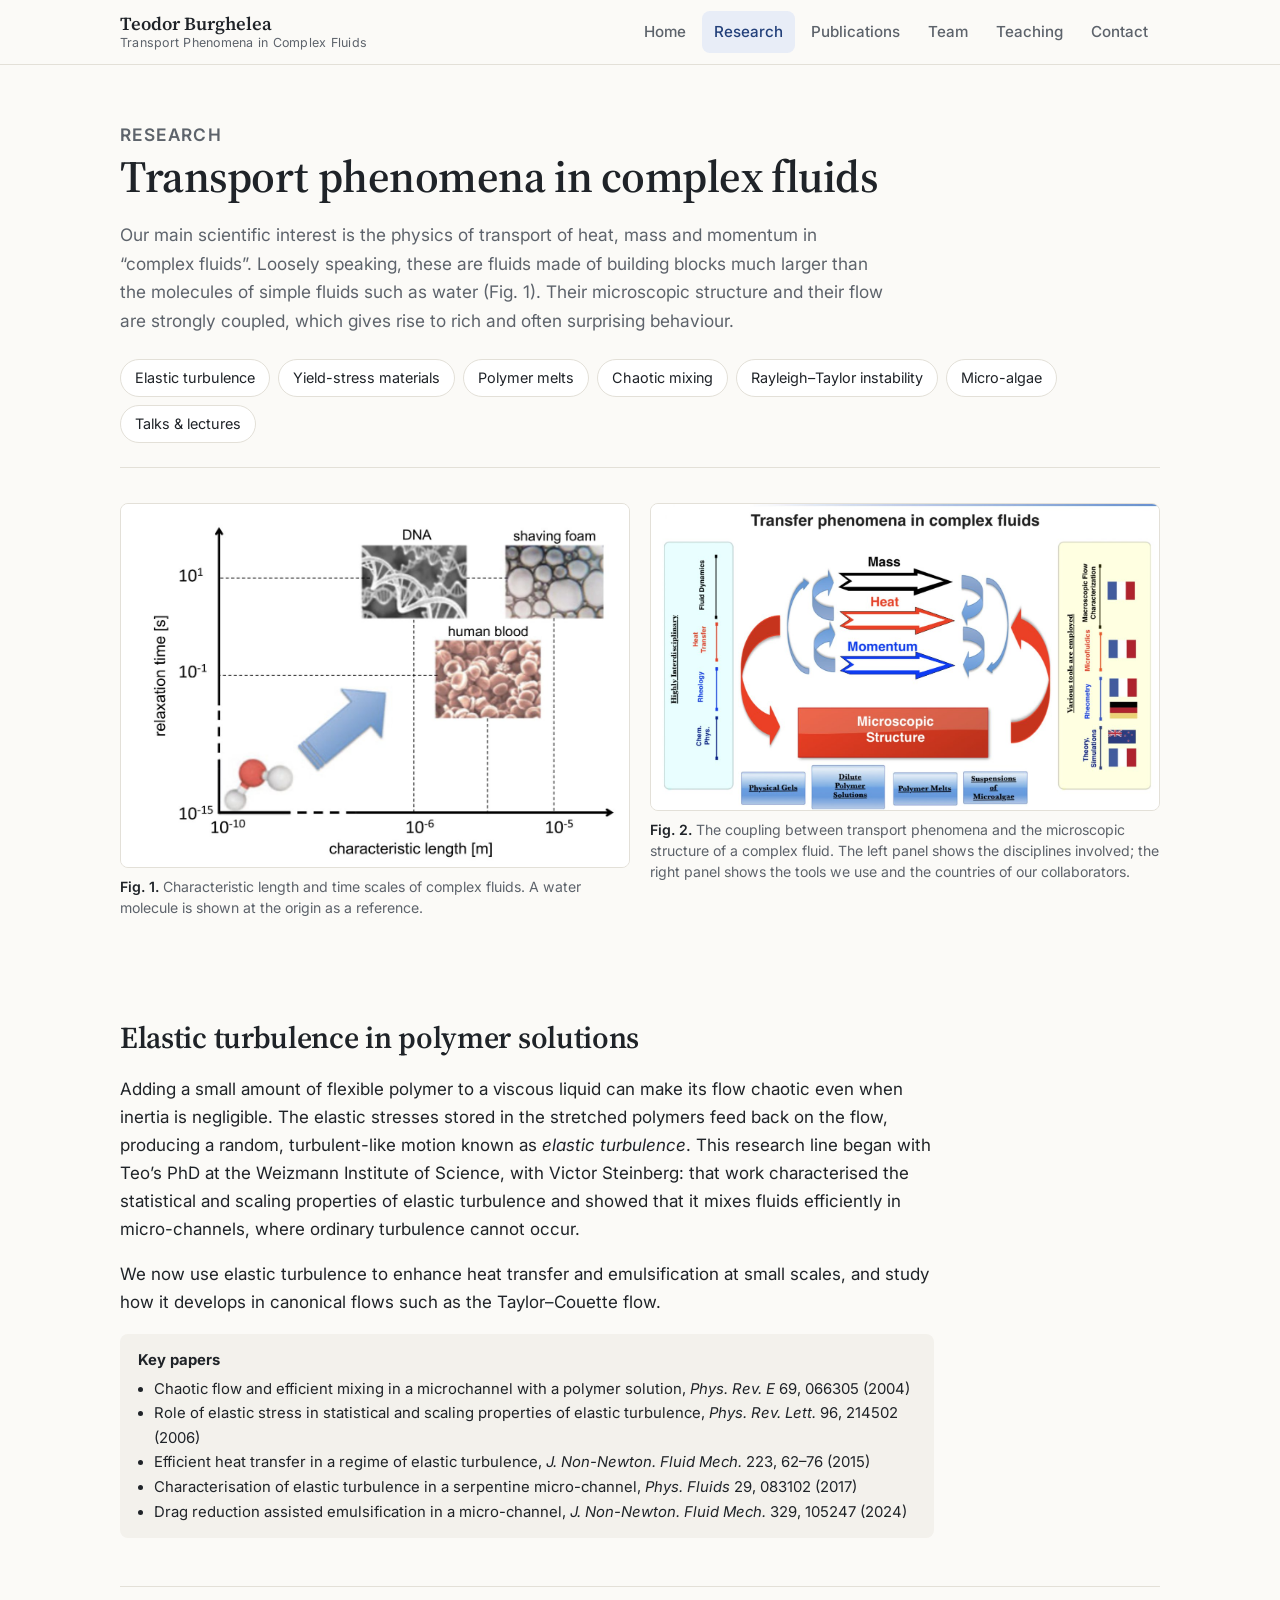
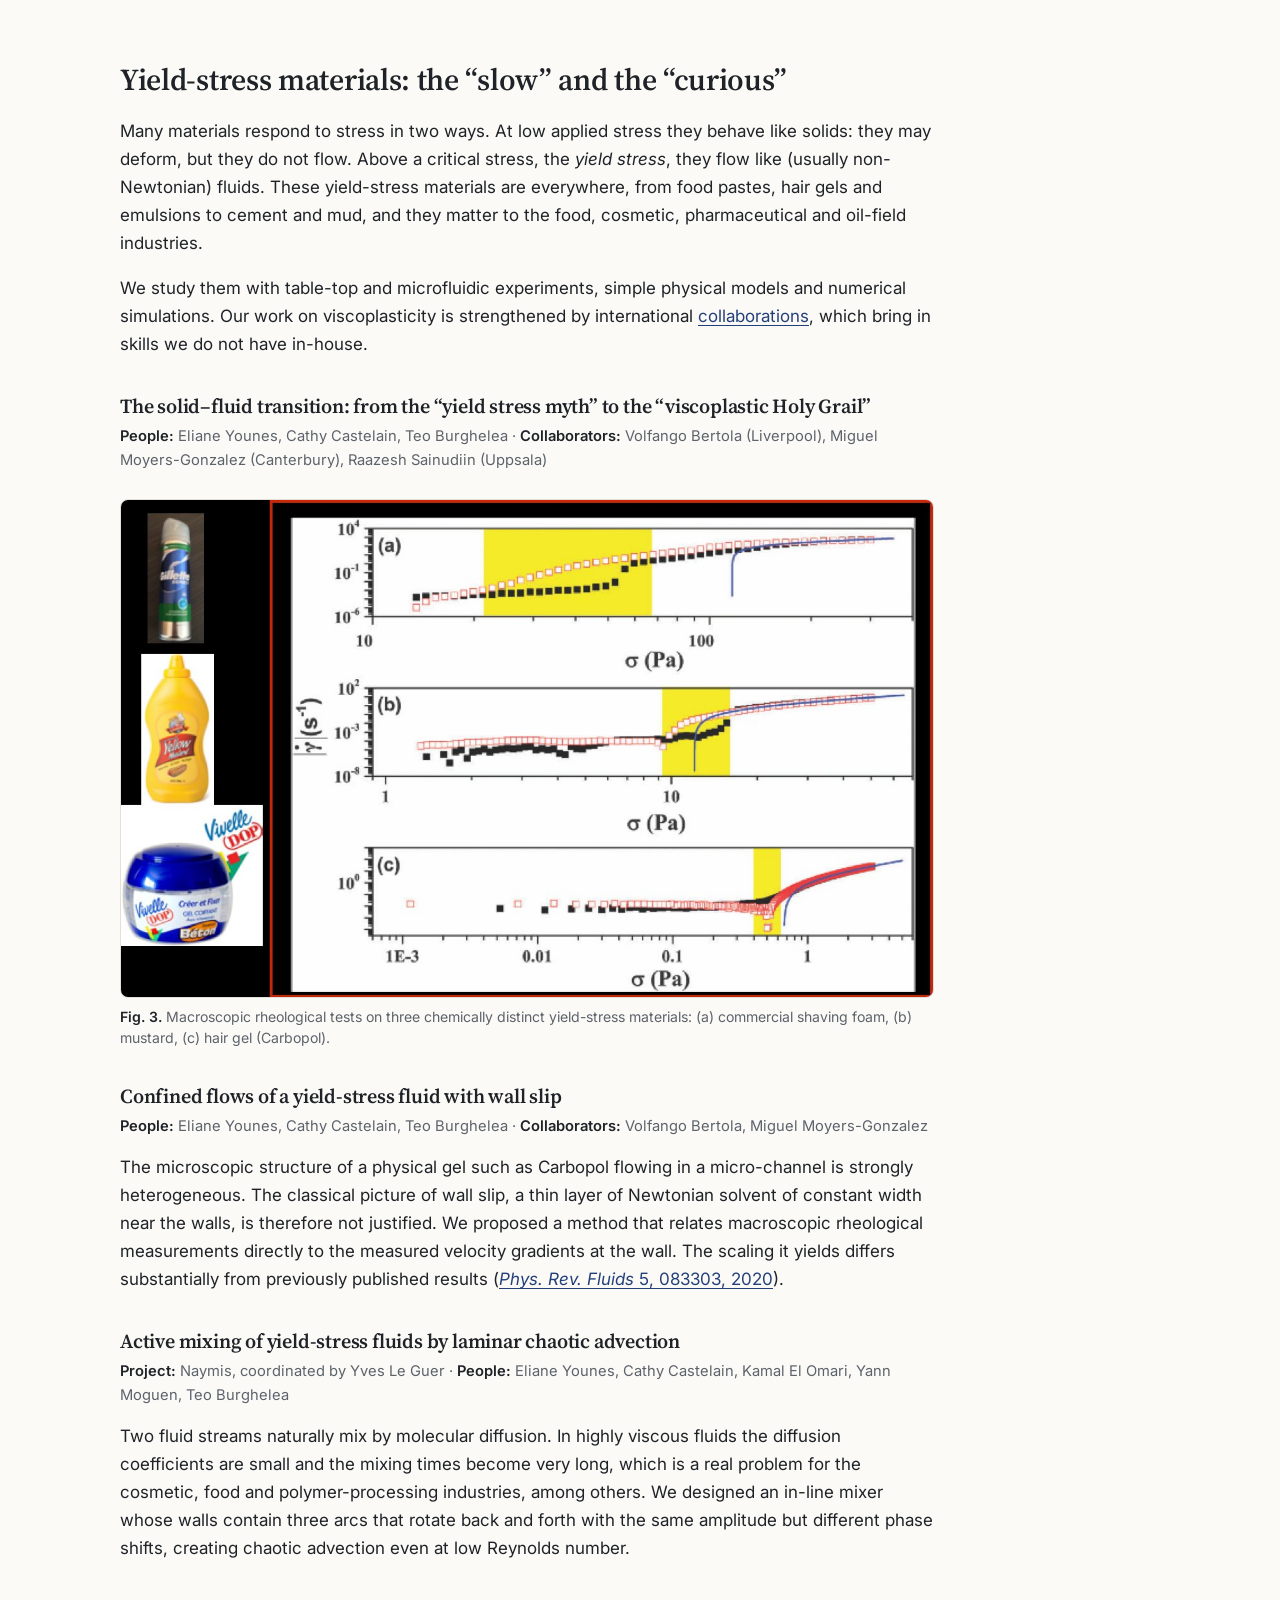
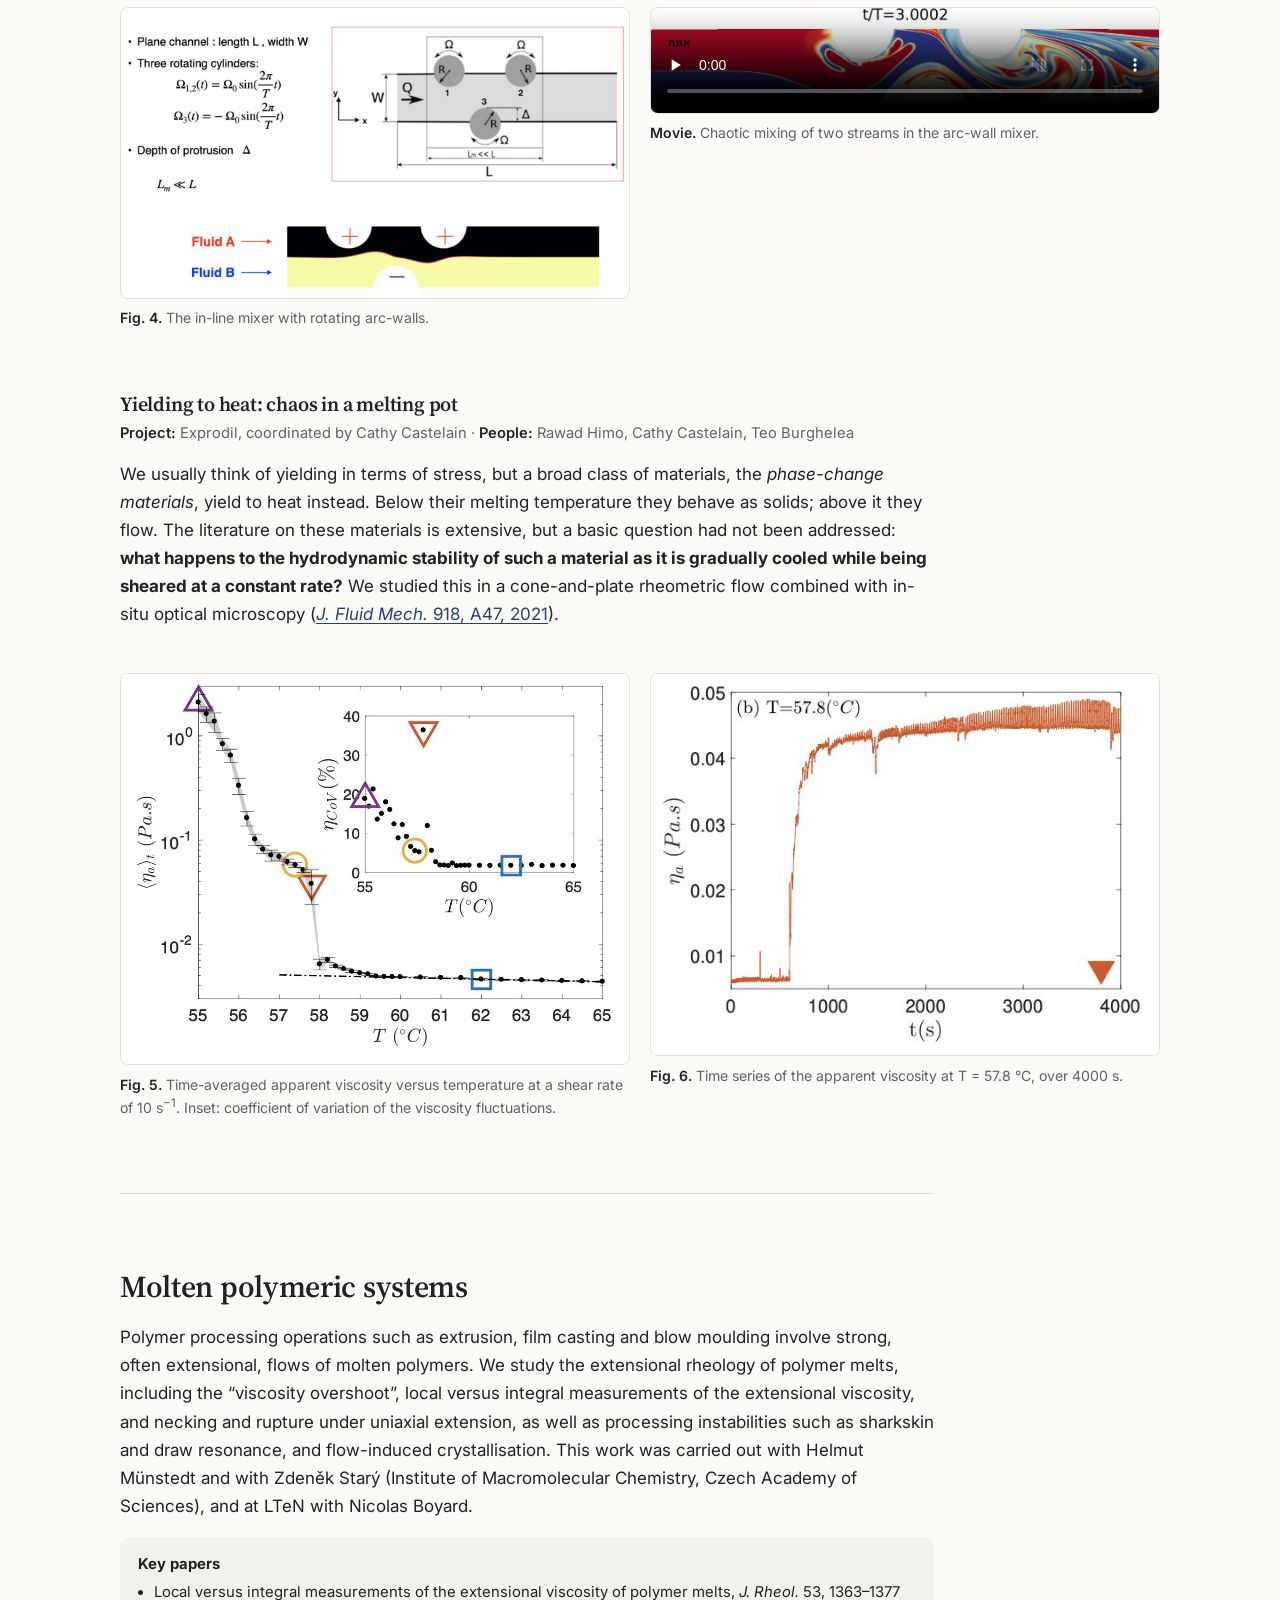
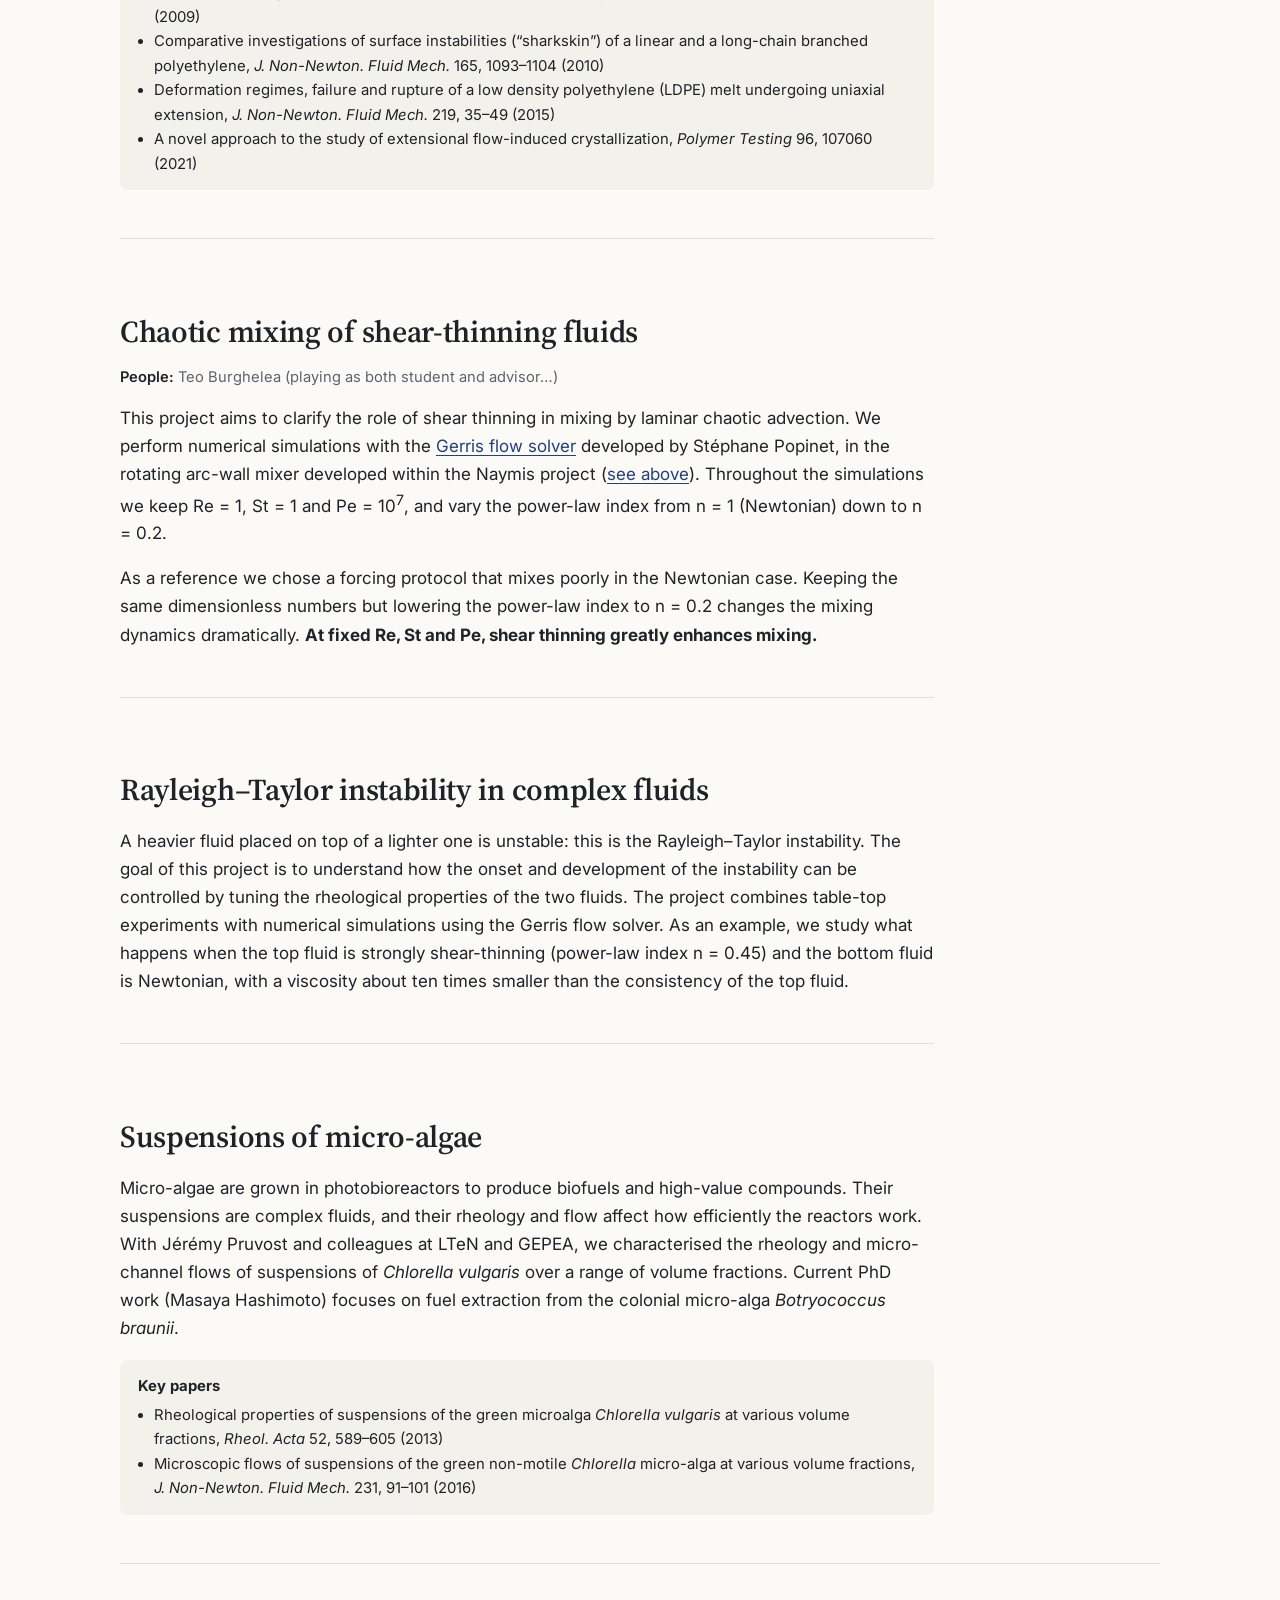
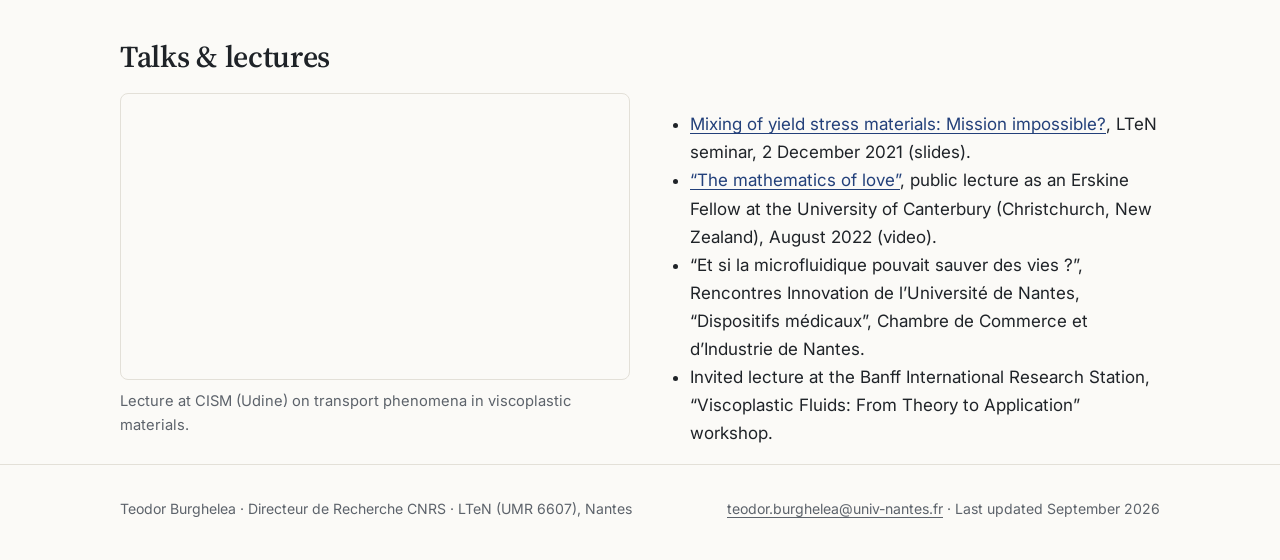
==== research.html @ 60badd46 "Build new professional website Six pages (home, research, publications, team, teaching, contact) mig" ====
<!doctype html>
<html lang="en">
<head>
  <meta charset="utf-8">
  <meta name="viewport" content="width=device-width, initial-scale=1">
  <title>Teodor Burghelea · Research</title>
  <meta name="description" content="Research on transport phenomena in complex fluids: elastic turbulence, yield-stress materials, polymer melts, chaotic mixing, micro-algae.">
  <meta name="author" content="Teodor Burghelea">
  <meta property="og:title" content="Teodor Burghelea · Research">
  <meta property="og:description" content="Research on transport phenomena in complex fluids: elastic turbulence, yield-stress materials, polymer melts, chaotic mixing, micro-algae.">
  <meta property="og:image" content="assets/img/teo-burghelea.jpg">
  <link rel="icon" href="data:image/svg+xml,<svg xmlns='http://www.w3.org/2000/svg' viewBox='0 0 64 64'><rect width='64' height='64' rx='14' fill='%2323407a'/><text x='32' y='43' font-family='Georgia,serif' font-size='30' font-weight='bold' fill='white' text-anchor='middle'>TB</text></svg>">
  <link rel="preconnect" href="https://fonts.googleapis.com">
  <link rel="preconnect" href="https://fonts.gstatic.com" crossorigin>
  <link href="https://fonts.googleapis.com/css2?family=Inter:wght@400;500;600&family=Source+Serif+4:opsz,wght@8..60,500;8..60,600&display=swap" rel="stylesheet">
  <link rel="stylesheet" href="assets/style.css">
</head>
<body>
  <header class="site-header">
    <div class="wrap">
      <a class="brand" href="index.html">Teodor Burghelea<small>Transport Phenomena in Complex Fluids</small></a>
      <button class="menu-btn" aria-controls="nav" aria-expanded="false">Menu</button>
      <ul class="nav" id="nav">
        <li><a href="index.html">Home</a></li>
        <li><a href="research.html" aria-current="page">Research</a></li>
        <li><a href="publications.html">Publications</a></li>
        <li><a href="team.html">Team</a></li>
        <li><a href="teaching.html">Teaching</a></li>
        <li><a href="contact.html">Contact</a></li>
      </ul>
    </div>
  </header>

  <main class="wrap">

    <section class="page-head">
      <p class="eyebrow">Research</p>
      <h1>Transport phenomena in complex fluids</h1>
      <p>Our main scientific interest is the physics of transport of heat, mass and momentum in “complex fluids”. Loosely speaking, these are fluids made of building blocks much larger than the molecules of simple fluids such as water (Fig. 1). Their microscopic structure and their flow are strongly coupled, which gives rise to rich and often surprising behaviour.</p>
      <ul class="toc">
        <li><a href="#elastic-turbulence">Elastic turbulence</a></li>
        <li><a href="#yield-stress">Yield-stress materials</a></li>
        <li><a href="#polymer-melts">Polymer melts</a></li>
        <li><a href="#chaotic-mixing">Chaotic mixing</a></li>
        <li><a href="#rayleigh-taylor">Rayleigh–Taylor instability</a></li>
        <li><a href="#micro-algae">Micro-algae</a></li>
        <li><a href="#talks">Talks &amp; lectures</a></li>
      </ul>
    </section>

    <div class="fig-row">
      <figure>
        <img src="assets/img/complex-fluid-scales.jpg" alt="Diagram of relaxation time versus characteristic length, from a water molecule to DNA, blood and shaving foam" loading="lazy">
        <figcaption><b>Fig. 1.</b> Characteristic length and time scales of complex fluids. A water molecule is shown at the origin as a reference.</figcaption>
      </figure>
      <figure>
        <img src="assets/img/transport-coupling.jpg" alt="Diagram of the coupling between mass, heat and momentum transport and microscopic structure" loading="lazy">
        <figcaption><b>Fig. 2.</b> The coupling between transport phenomena and the microscopic structure of a complex fluid. The left panel shows the disciplines involved; the right panel shows the tools we use and the countries of our collaborators.</figcaption>
      </figure>
    </div>

    <section class="topic prose" id="elastic-turbulence">
      <h2>Elastic turbulence in polymer solutions</h2>
      <p>Adding a small amount of flexible polymer to a viscous liquid can make its flow chaotic even when inertia is negligible. The elastic stresses stored in the stretched polymers feed back on the flow, producing a random, turbulent-like motion known as <em>elastic turbulence</em>. This research line began with Teo’s PhD at the Weizmann Institute of Science, with Victor Steinberg: that work characterised the statistical and scaling properties of elastic turbulence and showed that it mixes fluids efficiently in micro-channels, where ordinary turbulence cannot occur.</p>
      <p>We now use elastic turbulence to enhance heat transfer and emulsification at small scales, and study how it develops in canonical flows such as the Taylor–Couette flow.</p>
      <div class="key-papers"><b>Key papers</b>
        <ul>
          <li>Chaotic flow and efficient mixing in a microchannel with a polymer solution, <i>Phys. Rev. E</i> 69, 066305 (2004)</li>
          <li>Role of elastic stress in statistical and scaling properties of elastic turbulence, <i>Phys. Rev. Lett.</i> 96, 214502 (2006)</li>
          <li>Efficient heat transfer in a regime of elastic turbulence, <i>J. Non-Newton. Fluid Mech.</i> 223, 62–76 (2015)</li>
          <li>Characterisation of elastic turbulence in a serpentine micro-channel, <i>Phys. Fluids</i> 29, 083102 (2017)</li>
          <li>Drag reduction assisted emulsification in a micro-channel, <i>J. Non-Newton. Fluid Mech.</i> 329, 105247 (2024)</li>
        </ul>
      </div>
    </section>

    <section class="topic" id="yield-stress">
      <div class="prose">
        <h2>Yield-stress materials: the “slow” and the “curious”</h2>
        <p>Many materials respond to stress in two ways. At low applied stress they behave like solids: they may deform, but they do not flow. Above a critical stress, the <em>yield stress</em>, they flow like (usually non-Newtonian) fluids. These yield-stress materials are everywhere, from food pastes, hair gels and emulsions to cement and mud, and they matter to the food, cosmetic, pharmaceutical and oil-field industries.</p>
        <p>We study them with table-top and microfluidic experiments, simple physical models and numerical simulations. Our work on viscoplasticity is strengthened by international <a href="team.html#collaborators">collaborations</a>, which bring in skills we do not have in-house.</p>

        <h3>The solid–fluid transition: from the “yield stress myth” to the “viscoplastic Holy Grail”</h3>
        <p class="meta"><b>People:</b> Eliane Younes, Cathy Castelain, Teo Burghelea · <b>Collaborators:</b> Volfango Bertola (Liverpool), Miguel Moyers-Gonzalez (Canterbury), Raazesh Sainudiin (Uppsala)</p>
      </div>
      <figure class="prose">
        <img src="assets/img/yield-stress-rheology.jpg" alt="Rheological measurements for shaving foam, mustard and hair gel" loading="lazy">
        <figcaption><b>Fig. 3.</b> Macroscopic rheological tests on three chemically distinct yield-stress materials: (a) commercial shaving foam, (b) mustard, (c) hair gel (Carbopol).</figcaption>
      </figure>

      <div class="prose">
        <h3>Confined flows of a yield-stress fluid with wall slip</h3>
        <p class="meta"><b>People:</b> Eliane Younes, Cathy Castelain, Teo Burghelea · <b>Collaborators:</b> Volfango Bertola, Miguel Moyers-Gonzalez</p>
        <p>The microscopic structure of a physical gel such as Carbopol flowing in a micro-channel is strongly heterogeneous. The classical picture of wall slip, a thin layer of Newtonian solvent of constant width near the walls, is therefore not justified. We proposed a method that relates macroscopic rheological measurements directly to the measured velocity gradients at the wall. The scaling it yields differs substantially from previously published results (<a href="https://doi.org/10.1103/physrevfluids.5.083303"><i>Phys. Rev. Fluids</i> 5, 083303, 2020</a>).</p>

        <h3>Active mixing of yield-stress fluids by laminar chaotic advection</h3>
        <p class="meta"><b>Project:</b> Naymis, coordinated by Yves Le Guer · <b>People:</b> Eliane Younes, Cathy Castelain, Kamal El Omari, Yann Moguen, Teo Burghelea</p>
        <p>Two fluid streams naturally mix by molecular diffusion. In highly viscous fluids the diffusion coefficients are small and the mixing times become very long, which is a real problem for the cosmetic, food and polymer-processing industries, among others. We designed an in-line mixer whose walls contain three arcs that rotate back and forth with the same amplitude but different phase shifts, creating chaotic advection even at low Reynolds number.</p>
      </div>
      <div class="fig-row">
        <figure>
          <img src="assets/img/arc-wall-mixer.jpg" alt="Schematic of a channel with three rotating cylinders forming arc-walls" loading="lazy">
          <figcaption><b>Fig. 4.</b> The in-line mixer with rotating arc-walls.</figcaption>
        </figure>
        <figure>
          <video src="assets/media/mixing.mp4" poster="assets/img/mixing-poster.jpg" controls muted loop playsinline preload="none"></video>
          <figcaption><b>Movie.</b> Chaotic mixing of two streams in the arc-wall mixer.</figcaption>
        </figure>
      </div>

      <div class="prose">
        <h3>Yielding to heat: chaos in a melting pot</h3>
        <p class="meta"><b>Project:</b> Exprodil, coordinated by Cathy Castelain · <b>People:</b> Rawad Himo, Cathy Castelain, Teo Burghelea</p>
        <p>We usually think of yielding in terms of stress, but a broad class of materials, the <em>phase-change materials</em>, yield to heat instead. Below their melting temperature they behave as solids; above it they flow. The literature on these materials is extensive, but a basic question had not been addressed: <strong>what happens to the hydrodynamic stability of such a material as it is gradually cooled while being sheared at a constant rate?</strong> We studied this in a cone-and-plate rheometric flow combined with in-situ optical microscopy (<a href="https://doi.org/10.1017/jfm.2021.367"><i>J. Fluid Mech.</i> 918, A47, 2021</a>).</p>
      </div>
      <div class="fig-row">
        <figure>
          <img src="assets/img/melting-pot-viscosity.jpg" alt="Apparent viscosity versus temperature with an inset showing the coefficient of variation" loading="lazy">
          <figcaption><b>Fig. 5.</b> Time-averaged apparent viscosity versus temperature at a shear rate of 10 s<sup>−1</sup>. Inset: coefficient of variation of the viscosity fluctuations.</figcaption>
        </figure>
        <figure>
          <img src="assets/img/melting-pot-timeseries.jpg" alt="Time series of apparent viscosity at 57.8 degrees Celsius" loading="lazy">
          <figcaption><b>Fig. 6.</b> Time series of the apparent viscosity at T = 57.8 °C, over 4000 s.</figcaption>
        </figure>
      </div>
    </section>

    <section class="topic prose" id="polymer-melts">
      <h2>Molten polymeric systems</h2>
      <p>Polymer processing operations such as extrusion, film casting and blow moulding involve strong, often extensional, flows of molten polymers. We study the extensional rheology of polymer melts, including the “viscosity overshoot”, local versus integral measurements of the extensional viscosity, and necking and rupture under uniaxial extension, as well as processing instabilities such as sharkskin and draw resonance, and flow-induced crystallisation. This work was carried out with Helmut Münstedt and with Zdeněk Starý (Institute of Macromolecular Chemistry, Czech Academy of Sciences), and at LTeN with Nicolas Boyard.</p>
      <div class="key-papers"><b>Key papers</b>
        <ul>
          <li>Local versus integral measurements of the extensional viscosity of polymer melts, <i>J. Rheol.</i> 53, 1363–1377 (2009)</li>
          <li>Comparative investigations of surface instabilities (“sharkskin”) of a linear and a long-chain branched polyethylene, <i>J. Non-Newton. Fluid Mech.</i> 165, 1093–1104 (2010)</li>
          <li>Deformation regimes, failure and rupture of a low density polyethylene (LDPE) melt undergoing uniaxial extension, <i>J. Non-Newton. Fluid Mech.</i> 219, 35–49 (2015)</li>
          <li>A novel approach to the study of extensional flow-induced crystallization, <i>Polymer Testing</i> 96, 107060 (2021)</li>
        </ul>
      </div>
    </section>

    <section class="topic prose" id="chaotic-mixing">
      <h2>Chaotic mixing of shear-thinning fluids</h2>
      <p class="meta"><b>People:</b> Teo Burghelea (playing as both student and advisor…)</p>
      <p>This project aims to clarify the role of shear thinning in mixing by laminar chaotic advection. We perform numerical simulations with the <a href="http://gfs.sourceforge.net/">Gerris flow solver</a> developed by Stéphane Popinet, in the rotating arc-wall mixer developed within the Naymis project (<a href="#yield-stress">see above</a>). Throughout the simulations we keep Re = 1, St = 1 and Pe = 10<sup>7</sup>, and vary the power-law index from n = 1 (Newtonian) down to n = 0.2.</p>
      <p>As a reference we chose a forcing protocol that mixes poorly in the Newtonian case. Keeping the same dimensionless numbers but lowering the power-law index to n = 0.2 changes the mixing dynamics dramatically. <strong>At fixed Re, St and Pe, shear thinning greatly enhances mixing.</strong></p>
    </section>

    <section class="topic prose" id="rayleigh-taylor">
      <h2>Rayleigh–Taylor instability in complex fluids</h2>
      <p>A heavier fluid placed on top of a lighter one is unstable: this is the Rayleigh–Taylor instability. The goal of this project is to understand how the onset and development of the instability can be controlled by tuning the rheological properties of the two fluids. The project combines table-top experiments with numerical simulations using the Gerris flow solver. As an example, we study what happens when the top fluid is strongly shear-thinning (power-law index n = 0.45) and the bottom fluid is Newtonian, with a viscosity about ten times smaller than the consistency of the top fluid.</p>
    </section>

    <section class="topic prose" id="micro-algae">
      <h2>Suspensions of micro-algae</h2>
      <p>Micro-algae are grown in photobioreactors to produce biofuels and high-value compounds. Their suspensions are complex fluids, and their rheology and flow affect how efficiently the reactors work. With Jérémy Pruvost and colleagues at LTeN and GEPEA, we characterised the rheology and micro-channel flows of suspensions of <i>Chlorella vulgaris</i> over a range of volume fractions. Current PhD work (Masaya Hashimoto) focuses on fuel extraction from the colonial micro-alga <i>Botryococcus braunii</i>.</p>
      <div class="key-papers"><b>Key papers</b>
        <ul>
          <li>Rheological properties of suspensions of the green microalga <i>Chlorella vulgaris</i> at various volume fractions, <i>Rheol. Acta</i> 52, 589–605 (2013)</li>
          <li>Microscopic flows of suspensions of the green non-motile <i>Chlorella</i> micro-alga at various volume fractions, <i>J. Non-Newton. Fluid Mech.</i> 231, 91–101 (2016)</li>
        </ul>
      </div>
    </section>

    <section class="topic" id="talks">
      <h2>Talks &amp; lectures</h2>
      <div class="grid cols-2">
        <div>
          <div class="video-embed">
            <iframe src="https://www.youtube-nocookie.com/embed/l58vzWYA2oM" title="Teo Burghelea lecturing at CISM on transport phenomena in viscoplastic materials" loading="lazy" allow="accelerometer; encrypted-media; gyroscope; picture-in-picture" allowfullscreen></iframe>
          </div>
          <p class="meta" style="margin-top:.6em">Lecture at CISM (Udine) on transport phenomena in viscoplastic materials.</p>
        </div>
        <div class="prose">
          <ul>
            <li><a href="https://drive.google.com/file/d/1GDKm8kS-DsvARx-CsGDW6rh-UabmxRwU/view?usp=sharing">Mixing of yield stress materials: Mission impossible?</a>, LTeN seminar, 2 December 2021 (slides).</li>
            <li><a href="https://drive.google.com/file/d/1lGgUhzeBVjhIccAuJ5UOTiFHrKA0DI6n/view">“The mathematics of love”</a>, public lecture as an Erskine Fellow at the University of Canterbury (Christchurch, New Zealand), August 2022 (video).</li>
            <li>“Et si la microfluidique pouvait sauver des vies ?”, Rencontres Innovation de l’Université de Nantes, “Dispositifs médicaux”, Chambre de Commerce et d’Industrie de Nantes.</li>
            <li>Invited lecture at the Banff International Research Station, “Viscoplastic Fluids: From Theory to Application” workshop.</li>
          </ul>
        </div>
      </div>
    </section>

  </main>

  <footer class="site-footer">
    <div class="wrap">
      <div>Teodor Burghelea · Directeur de Recherche CNRS · LTeN (UMR 6607), Nantes</div>
      <div><a class="email" data-u="teodor.burghelea" data-d="univ-nantes.fr">teodor.burghelea [at] univ-nantes.fr</a> · Last updated September 2026</div>
    </div>
  </footer>
  <script src="assets/site.js"></script>
</body>
</html>
---- assets/style.css ----
/* ==========================================================
   Teodor Burghelea — site styles
   Colours are defined once here; dark mode is automatic.
   ========================================================== */

:root {
  --bg: #fbfaf7;
  --surface: #ffffff;
  --surface-2: #f3f1ec;
  --text: #1f2328;
  --muted: #5d636b;
  --line: #e3e0d8;
  --accent: #23407a;        /* deep ink blue */
  --accent-2: #a3172e;      /* crimson, used sparingly */
  --accent-soft: #e8edf7;
  --shadow: 0 1px 2px rgba(0,0,0,.04), 0 4px 16px rgba(0,0,0,.05);
  --radius: 10px;
  --maxw: 1080px;
  --serif: "Source Serif 4", Georgia, "Times New Roman", serif;
  --sans: "Inter", system-ui, -apple-system, "Segoe UI", Roboto, sans-serif;
}

@media (prefers-color-scheme: dark) {
  :root {
    --bg: #14171c;
    --surface: #1b1f26;
    --surface-2: #222730;
    --text: #e6e6e3;
    --muted: #a3a9b2;
    --line: #2f3540;
    --accent: #8fb0ee;
    --accent-2: #f07a8b;
    --accent-soft: #1f2a40;
    --shadow: 0 1px 2px rgba(0,0,0,.3), 0 4px 16px rgba(0,0,0,.25);
  }
}

* { box-sizing: border-box; }
html { scroll-behavior: smooth; -webkit-text-size-adjust: 100%; }
body {
  margin: 0;
  background: var(--bg);
  color: var(--text);
  font: 17px/1.65 var(--sans);
}
img, video, iframe { max-width: 100%; height: auto; display: block; }
a { color: var(--accent); text-underline-offset: 3px; text-decoration-thickness: 1px; }
a:hover { text-decoration-thickness: 2px; }

h1, h2, h3 { font-family: var(--serif); line-height: 1.2; font-weight: 600; letter-spacing: -.01em; }
h1 { font-size: clamp(2rem, 4.5vw, 2.8rem); margin: 0 0 .4em; }
h2 { font-size: clamp(1.5rem, 3vw, 1.9rem); margin: 2.2em 0 .6em; }
h3 { font-size: 1.25rem; margin: 1.8em 0 .5em; }
p { margin: 0 0 1em; }

.wrap { max-width: var(--maxw); margin: 0 auto; padding: 0 20px; }

/* ---------- header ---------- */
.site-header {
  position: sticky; top: 0; z-index: 10;
  background: color-mix(in srgb, var(--bg) 88%, transparent);
  backdrop-filter: saturate(1.4) blur(10px);
  -webkit-backdrop-filter: saturate(1.4) blur(10px);
  border-bottom: 1px solid var(--line);
}
.site-header .wrap { display: flex; align-items: center; justify-content: space-between; gap: 16px; min-height: 64px; }
.brand { font-family: var(--serif); font-weight: 600; font-size: 1.15rem; color: var(--text); text-decoration: none; line-height: 1.2; }
.brand small { display: block; font-family: var(--sans); font-weight: 400; font-size: .78rem; color: var(--muted); letter-spacing: .02em; }
.nav { display: flex; gap: 4px; list-style: none; margin: 0; padding: 0; }
.nav a {
  display: block; padding: 8px 12px; border-radius: 8px;
  color: var(--muted); text-decoration: none; font-size: .95rem; font-weight: 500;
}
.nav a:hover { color: var(--text); background: var(--surface-2); }
.nav a[aria-current="page"] { color: var(--accent); background: var(--accent-soft); }
.menu-btn { display: none; background: none; border: 1px solid var(--line); border-radius: 8px; padding: 8px 10px; color: var(--text); font: inherit; font-size: .9rem; cursor: pointer; }

@media (max-width: 820px) {
  .menu-btn { display: block; }
  .nav {
    display: none; position: absolute; left: 0; right: 0; top: 100%;
    flex-direction: column; padding: 8px 16px 16px;
    background: var(--bg); border-bottom: 1px solid var(--line);
  }
  .nav.open { display: flex; }
  .nav a { padding: 12px; }
}

/* ---------- page heads ---------- */
.page-head { padding: 56px 0 24px; border-bottom: 1px solid var(--line); margin-bottom: 8px; }
.page-head p { color: var(--muted); max-width: 70ch; font-size: 1.08rem; margin: 0; }
.eyebrow { font-size: .8rem; font-weight: 600; letter-spacing: .08em; text-transform: uppercase; color: var(--accent-2); margin: 0 0 10px; }

main { padding-bottom: 80px; }
.prose { max-width: 74ch; }

/* ---------- home hero ---------- */
.hero { display: grid; grid-template-columns: 1.45fr 1fr; gap: 48px; align-items: center; padding: 56px 0 40px; }
.hero .lead { font-size: 1.15rem; color: var(--text); max-width: 60ch; }
.hero .role { color: var(--muted); font-size: 1.05rem; margin-bottom: 1.2em; }
.portrait { border-radius: var(--radius); box-shadow: var(--shadow); width: 100%; aspect-ratio: 4/5; object-fit: cover; object-position: 50% 20%; }
  .portrait-wrap { max-width: 380px; justify-self: end; width: 100%; }
@media (max-width: 820px) {
  .hero { grid-template-columns: 1fr; gap: 28px; padding-top: 32px; }
  .hero .portrait-wrap { order: -1; max-width: 300px; justify-self: start; }
}

.links { display: flex; flex-wrap: wrap; gap: 10px; margin-top: 1.4em; }
.btn {
  display: inline-flex; align-items: center; gap: 6px;
  padding: 9px 16px; border-radius: 999px; font-size: .93rem; font-weight: 500;
  border: 1px solid var(--line); background: var(--surface); color: var(--text); text-decoration: none;
}
.btn:hover { border-color: var(--accent); color: var(--accent); }
.btn.primary { background: var(--accent); border-color: var(--accent); color: #fff; }
@media (prefers-color-scheme: dark) { .btn.primary { color: #0f1420; } }
.btn.primary:hover { filter: brightness(1.1); color: #fff; }

/* ---------- cards / grids ---------- */
.grid { display: grid; gap: 20px; }
.grid.cols-3 { grid-template-columns: repeat(auto-fill, minmax(280px, 1fr)); }
.grid.cols-2 { grid-template-columns: repeat(auto-fill, minmax(340px, 1fr)); }
@media (max-width: 400px) { .grid.cols-2, .grid.cols-3 { grid-template-columns: 1fr; } }
.card {
  background: var(--surface); border: 1px solid var(--line); border-radius: var(--radius);
  padding: 22px 22px 18px; box-shadow: var(--shadow);
}
.card h3 { margin-top: 0; font-size: 1.12rem; }
.card p { color: var(--muted); font-size: .96rem; margin-bottom: .6em; }
a.card { display: block; text-decoration: none; color: inherit; transition: border-color .15s, transform .15s; }
a.card:hover { border-color: var(--accent); transform: translateY(-2px); }
a.card .more { color: var(--accent); font-size: .9rem; font-weight: 500; }

/* ---------- figures & media ---------- */
figure { margin: 1.6em 0; }
figure img, figure video { border-radius: 8px; border: 1px solid var(--line); background: #fff; width: 100%; height: auto; }
figcaption { font-size: .88rem; color: var(--muted); margin-top: .6em; line-height: 1.5; }
figcaption b { color: var(--text); font-weight: 600; }
.fig-row { display: grid; grid-template-columns: repeat(auto-fit, minmax(260px, 1fr)); gap: 20px; }
.video-embed { position: relative; aspect-ratio: 16/9; border-radius: 8px; overflow: hidden; border: 1px solid var(--line); }
.video-embed iframe { position: absolute; inset: 0; width: 100%; height: 100%; border: 0; }

.media-strip { display: grid; grid-template-columns: 2fr 1fr 1fr; gap: 16px; margin-top: 24px; }
.media-strip figure { margin: 0; }
.media-strip video { height: 230px; width: 100%; object-fit: contain; background: #fff; }
@media (max-width: 820px) { .media-strip video { height: 180px; } .media-strip { grid-template-columns: 1fr 1fr; } .media-strip figure:first-child { grid-column: 1 / -1; } }

/* ---------- news ---------- */
.news { list-style: none; padding: 0; margin: 0; border-left: 2px solid var(--line); }
.news li { position: relative; padding: 0 0 22px 24px; }
.news li::before { content: ""; position: absolute; left: -7px; top: 8px; width: 12px; height: 12px; border-radius: 50%; background: var(--bg); border: 2px solid var(--accent); }
.news time { display: block; font-size: .82rem; font-weight: 600; color: var(--accent); letter-spacing: .03em; text-transform: uppercase; }
.news p { margin: 2px 0 0; }

/* ---------- two-column home layout ---------- */
.split { display: grid; grid-template-columns: 1.5fr 1fr; gap: 48px; }
@media (max-width: 820px) { .split { grid-template-columns: 1fr; gap: 0; } }
.side-box { background: var(--surface-2); border-radius: var(--radius); padding: 22px 24px; font-size: .96rem; }
.side-box h3 { margin-top: 0; }
.side-box + .side-box { margin-top: 20px; }

/* ---------- research sections ---------- */
.toc { display: flex; flex-wrap: wrap; gap: 8px; margin: 24px 0 0; padding: 0; list-style: none; }
.toc a { display: block; padding: 6px 14px; border-radius: 999px; border: 1px solid var(--line); background: var(--surface); text-decoration: none; font-size: .9rem; color: var(--text); }
.toc a:hover { border-color: var(--accent); color: var(--accent); }
.topic { scroll-margin-top: 80px; padding-top: 8px; }
.topic + .topic { border-top: 1px solid var(--line); margin-top: 48px; }
.meta { font-size: .92rem; color: var(--muted); margin: -.3em 0 1em; }
.meta b { color: var(--text); font-weight: 600; }
.key-papers { font-size: .93rem; background: var(--surface-2); border-radius: 8px; padding: 14px 18px; margin: 1.2em 0; }
.key-papers b { display: block; margin-bottom: 4px; }
.key-papers ul { margin: 0; padding-left: 1.1em; }

/* ---------- publications ---------- */
.pub-tools { display: flex; flex-wrap: wrap; gap: 12px; align-items: center; margin: 24px 0 8px; }
.pub-tools input {
  flex: 1 1 260px; padding: 10px 14px; font: inherit; font-size: .95rem;
  border: 1px solid var(--line); border-radius: 8px; background: var(--surface); color: var(--text);
}
.pub-tools input:focus { outline: 2px solid var(--accent); outline-offset: 1px; }
.pub-count { color: var(--muted); font-size: .9rem; }
.pub-year { font-family: var(--serif); font-size: 1.3rem; margin: 1.8em 0 .4em; padding-bottom: 4px; border-bottom: 1px solid var(--line); }
.pubs { list-style: none; padding: 0; margin: 0; }
.pubs li { display: grid; grid-template-columns: 2.6em 1fr; gap: 6px; padding: 10px 0; }
.pubs .n { color: var(--muted); font-size: .85rem; padding-top: 3px; font-variant-numeric: tabular-nums; }
.pubs .t { font-weight: 600; }
.pubs .a { color: var(--muted); font-size: .94rem; }
.pubs .a .me { color: var(--text); font-weight: 600; }
.pubs .j { font-size: .94rem; }
.pubs .j i { font-style: italic; }
.pubs .l { font-size: .85rem; margin-top: 2px; }
.pubs .l a { margin-right: 12px; }
.tag { display: inline-block; font-size: .72rem; font-weight: 600; letter-spacing: .04em; text-transform: uppercase; padding: 1px 8px; border-radius: 999px; background: var(--accent-soft); color: var(--accent); margin-left: 6px; vertical-align: 2px; }
.book { display: grid; grid-template-columns: 1fr; gap: 6px; }

/* ---------- team ---------- */
.people { list-style: none; padding: 0; margin: 0; display: grid; grid-template-columns: repeat(auto-fill, minmax(300px, 1fr)); gap: 4px 32px; }
.people li { padding: 10px 0; border-bottom: 1px solid var(--line); }
.people b { font-weight: 600; }
.people span { display: block; color: var(--muted); font-size: .92rem; }

/* ---------- teaching ---------- */
.course { background: var(--surface); border: 1px solid var(--line); border-radius: var(--radius); padding: 26px 28px; margin: 24px 0; box-shadow: var(--shadow); }
.course h2 { margin-top: 0; font-size: 1.4rem; }
.course .level { font-size: .8rem; font-weight: 600; letter-spacing: .06em; text-transform: uppercase; color: var(--accent-2); }
.course h3 { font-size: 1.05rem; font-family: var(--sans); font-weight: 600; margin: 1.4em 0 .4em; }
.notes { display: flex; flex-wrap: wrap; gap: 8px; }

/* ---------- contact ---------- */
.contact-grid { display: grid; grid-template-columns: 1fr 1.2fr; gap: 40px; margin-top: 32px; }
@media (max-width: 820px) { .contact-grid { grid-template-columns: 1fr; } }
.contact-grid dl { margin: 0; }
.contact-grid dt { font-size: .8rem; font-weight: 600; letter-spacing: .06em; text-transform: uppercase; color: var(--muted); margin-top: 20px; }
.contact-grid dd { margin: 4px 0 0; }
.map { width: 100%; aspect-ratio: 4/3; border: 1px solid var(--line); border-radius: var(--radius); }

/* ---------- footer ---------- */
.site-footer { border-top: 1px solid var(--line); padding: 32px 0 40px; color: var(--muted); font-size: .88rem; }
.site-footer .wrap { display: flex; flex-wrap: wrap; justify-content: space-between; gap: 16px; }
.site-footer a { color: var(--muted); }
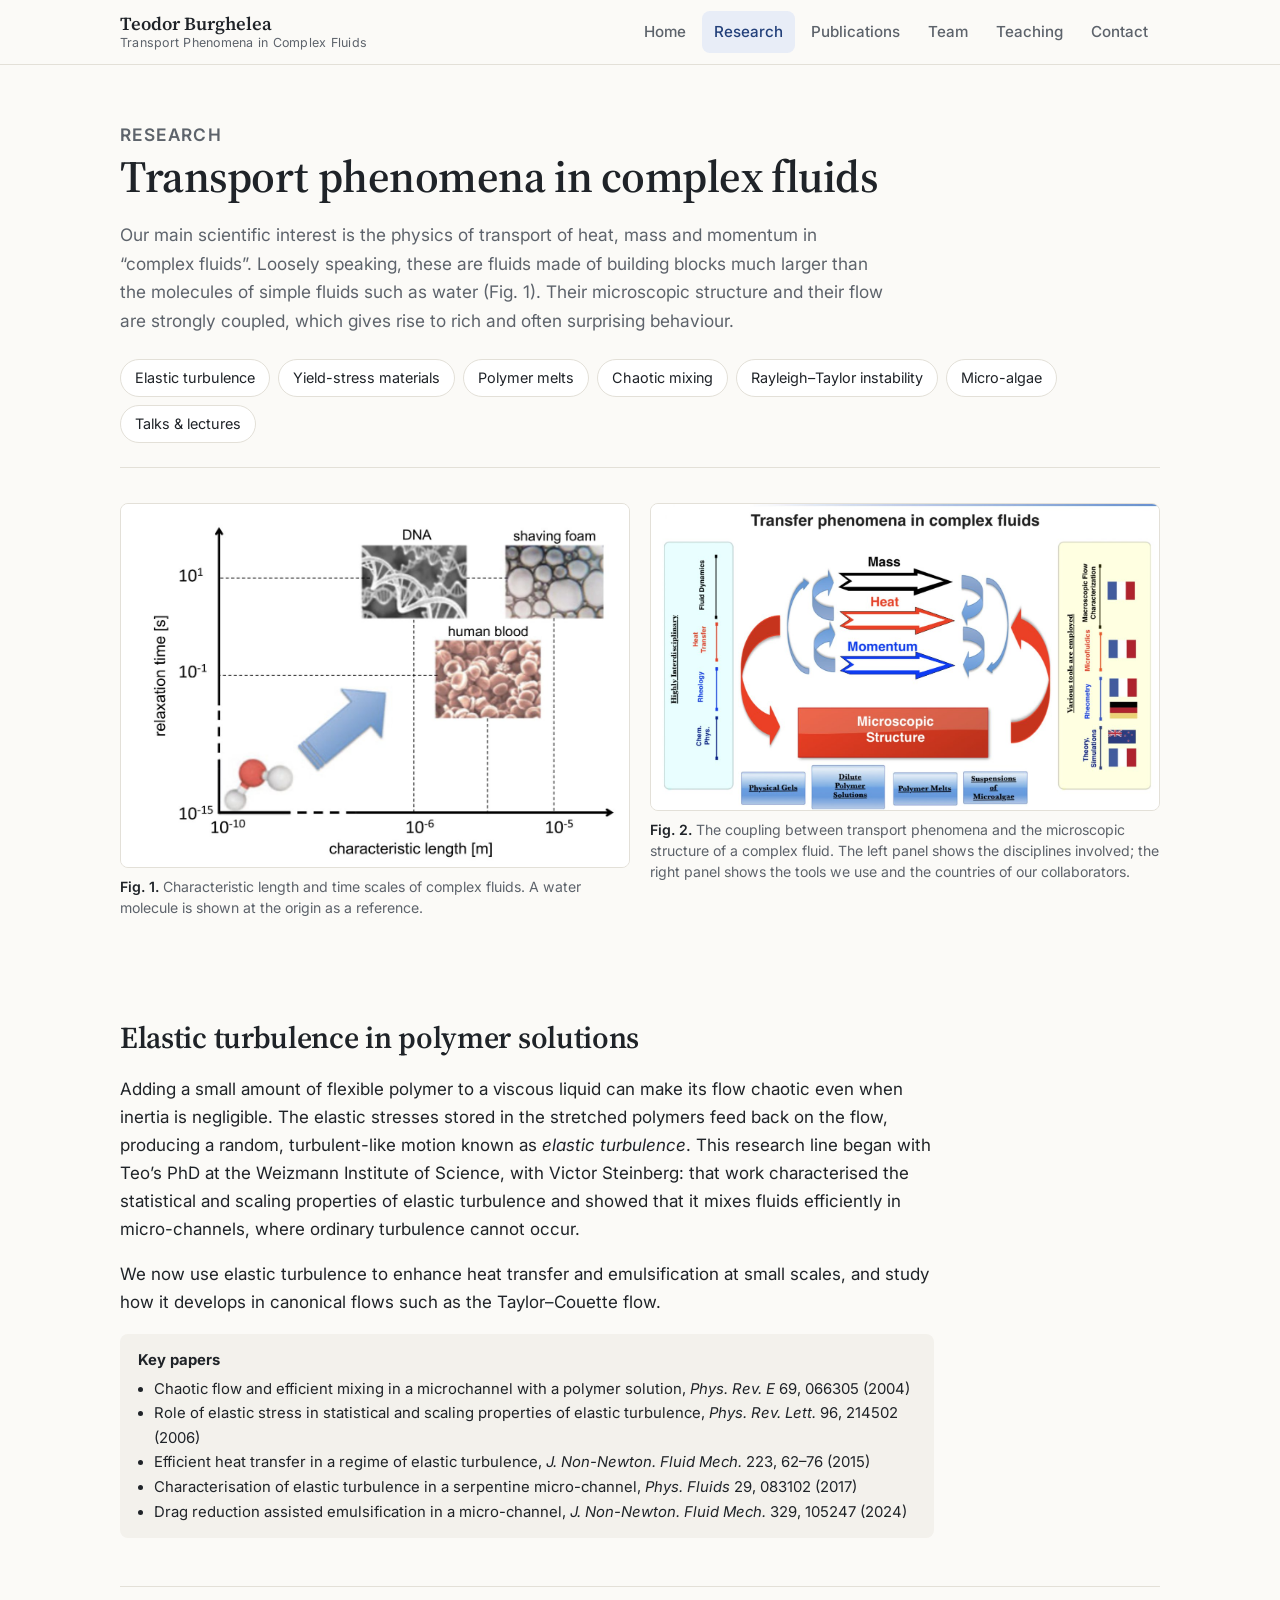
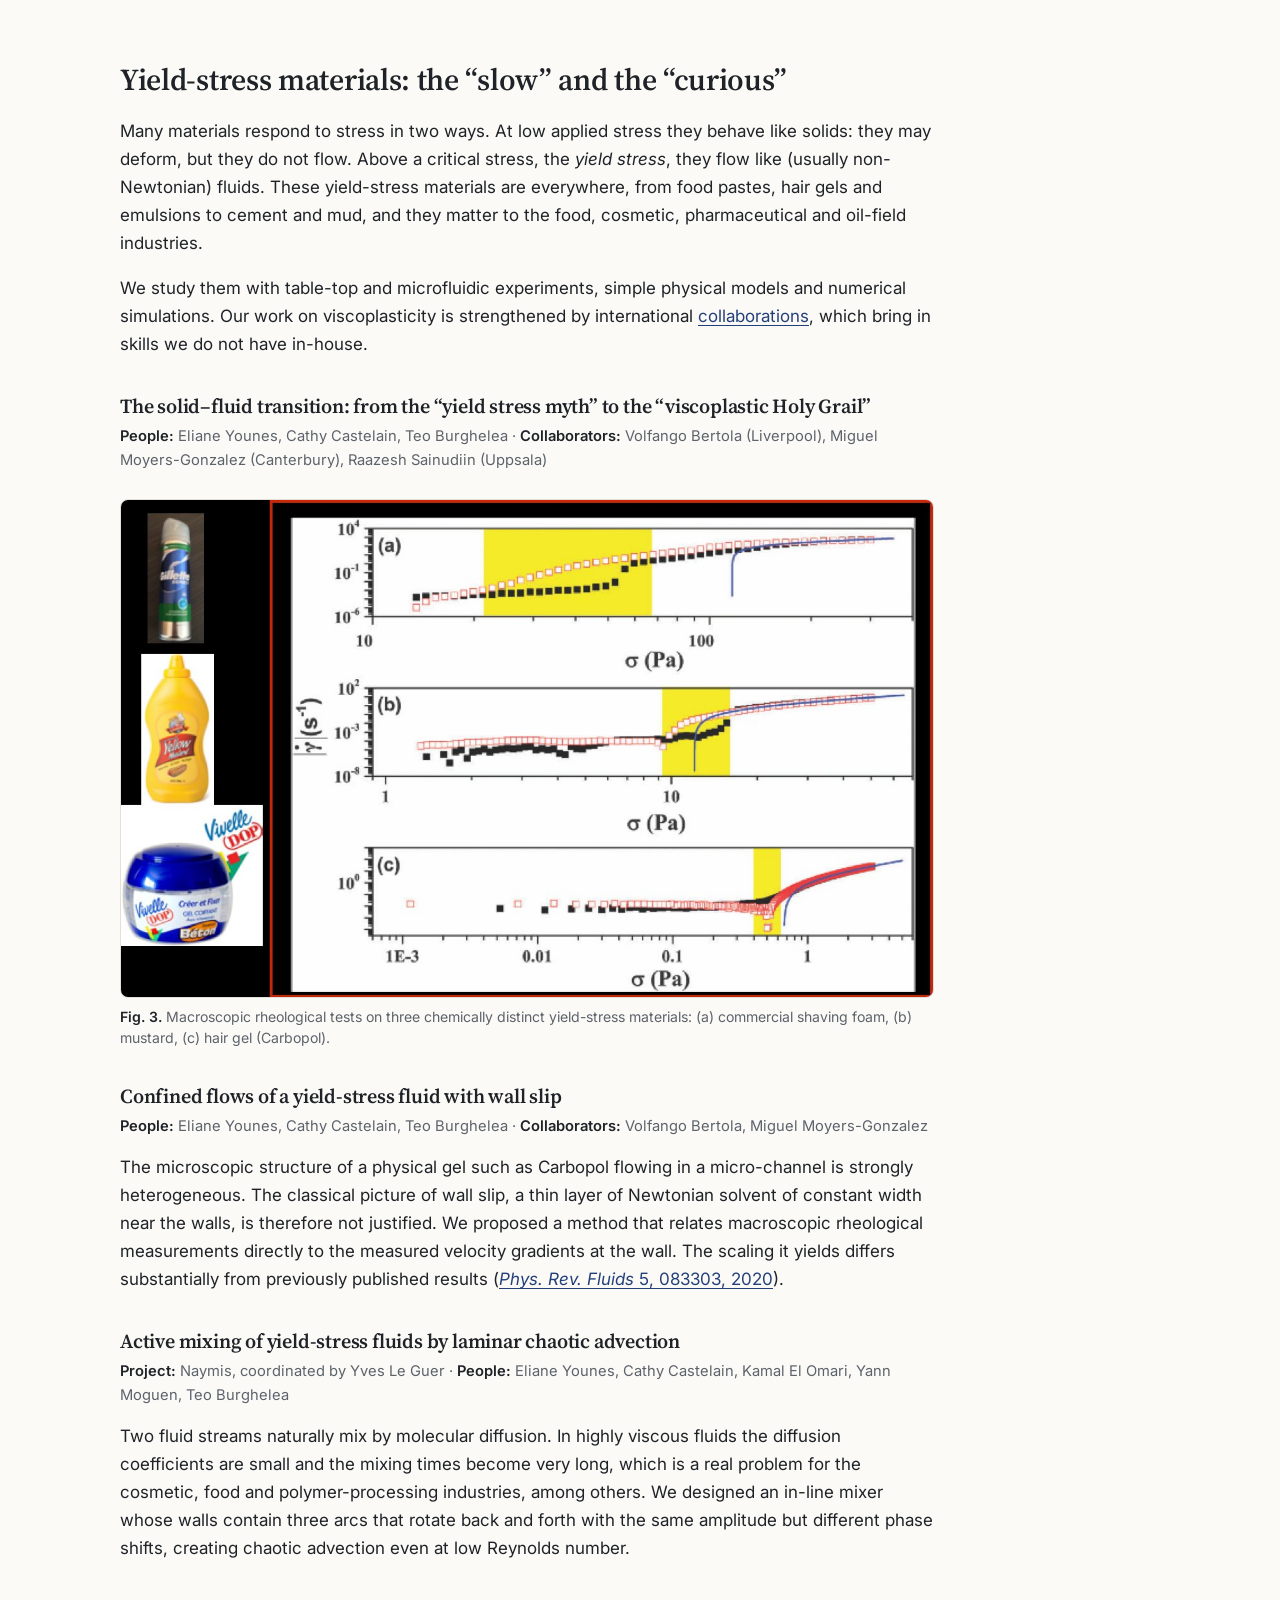
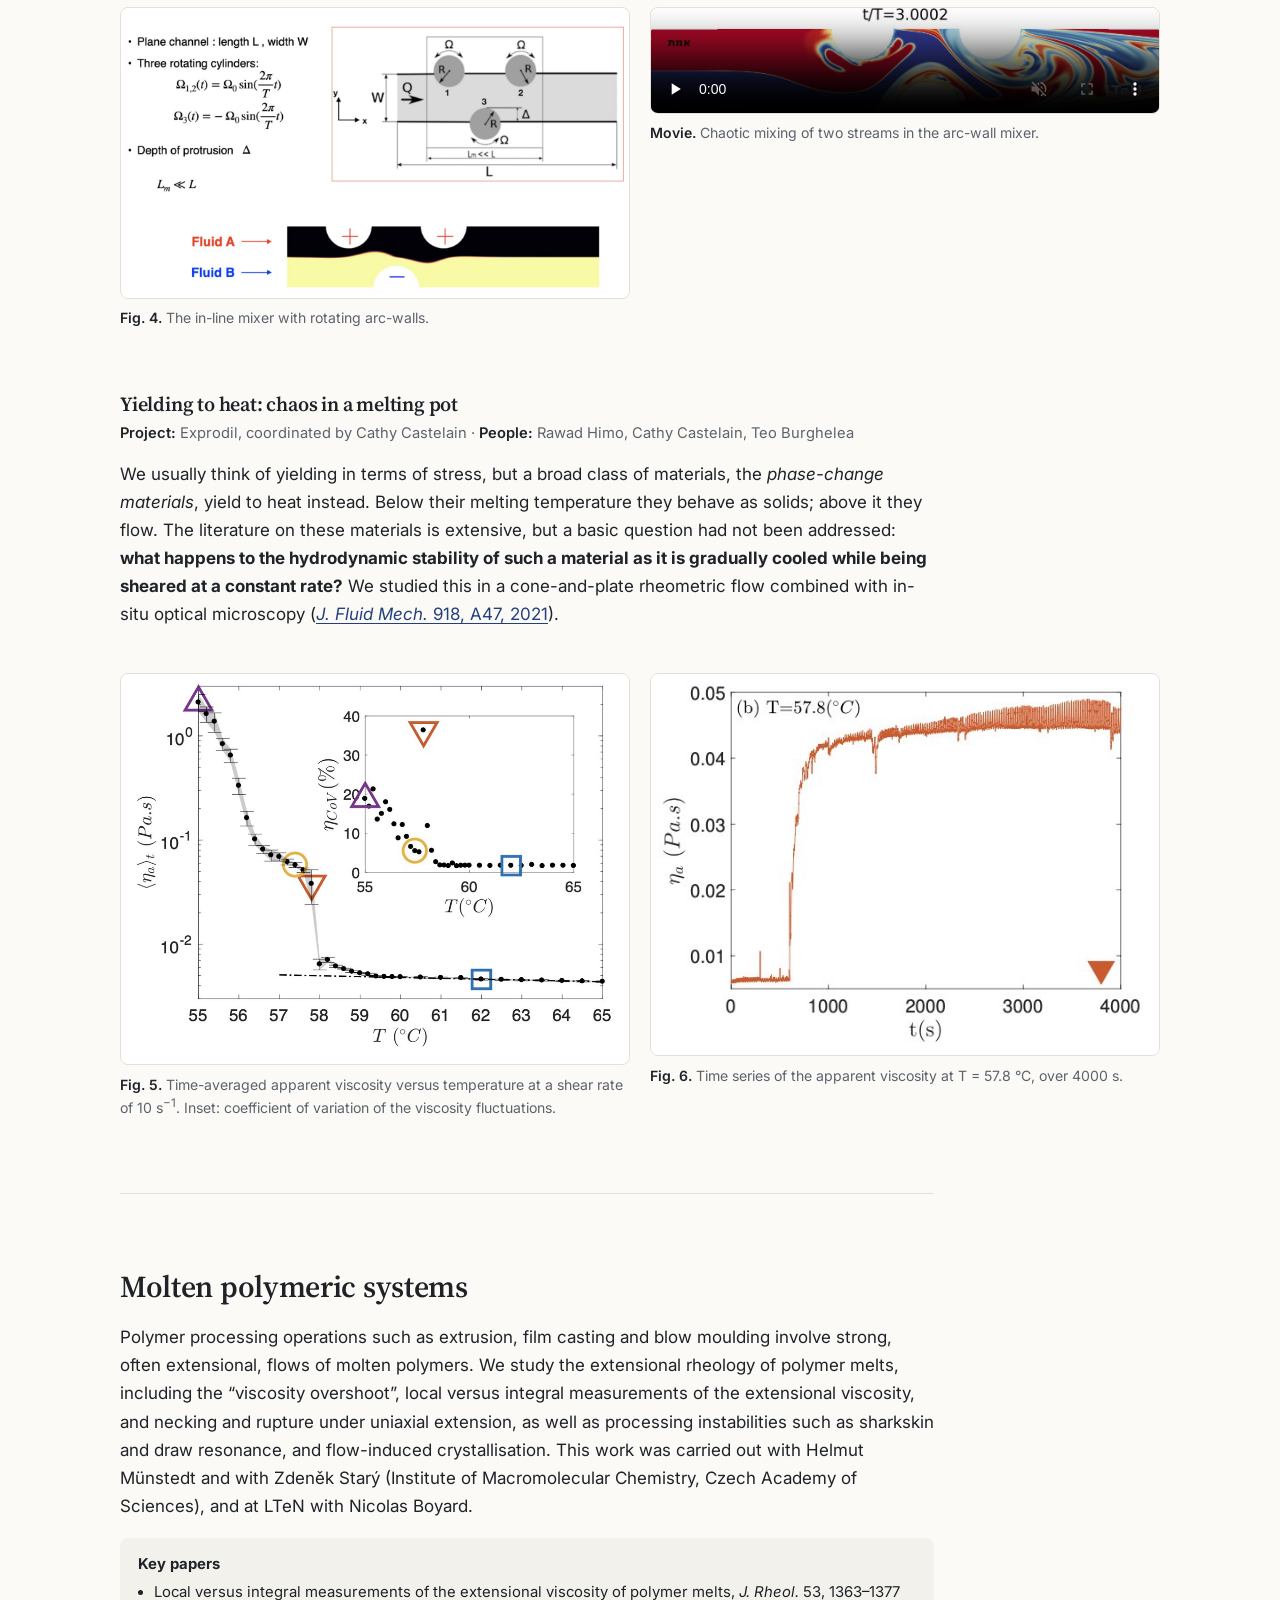
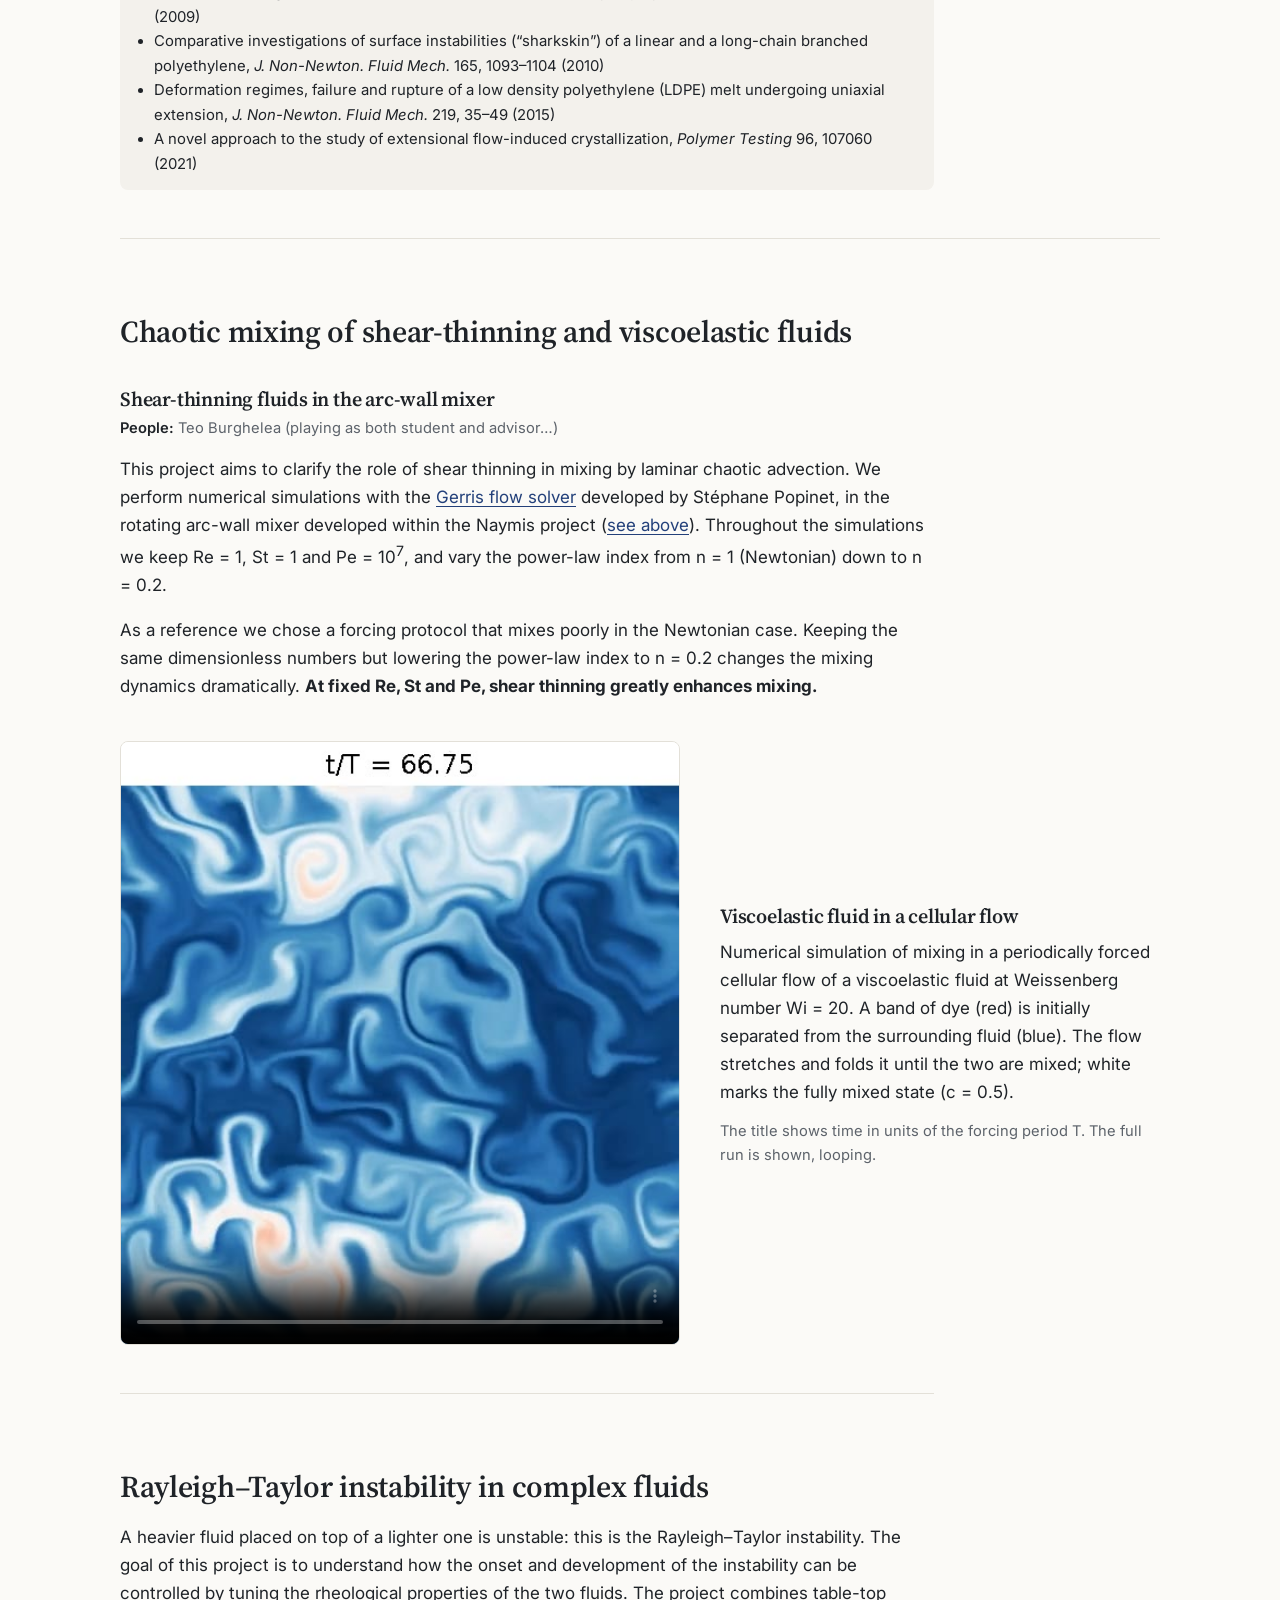
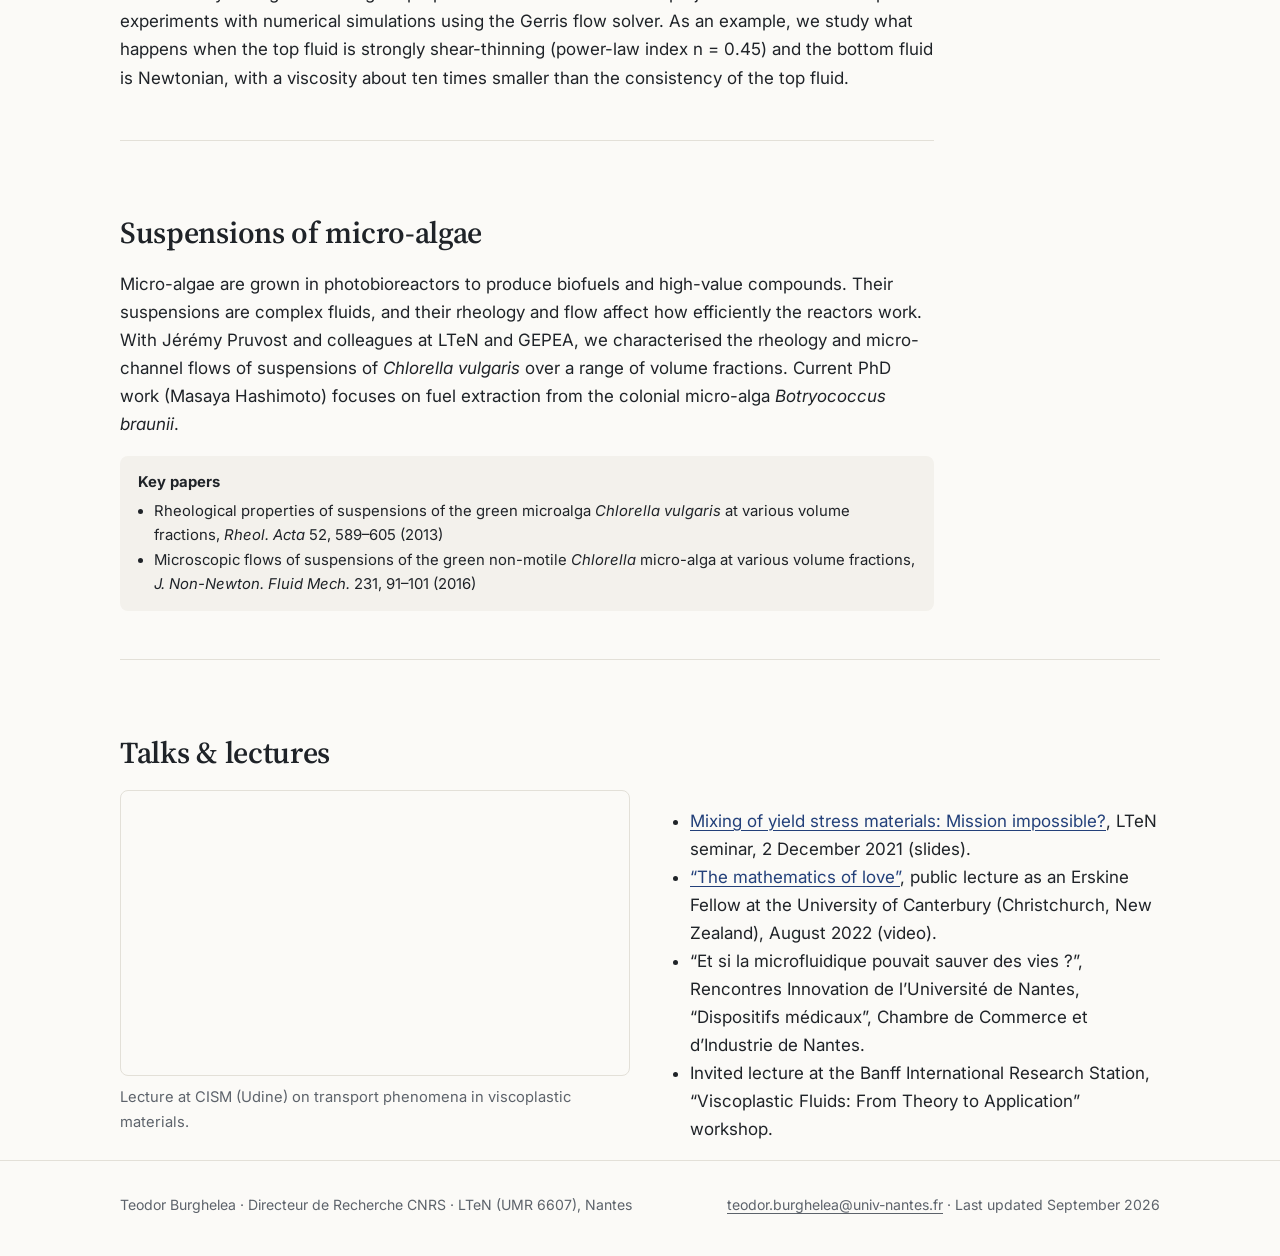
==== commit 1d31ea1f: "Use original (unmirrored) Wi = 20 mixing animation; feature it on Research page Co-Authored-By: Clau" ====
--- a/research.html
+++ b/research.html
@@ -138,11 +138,25 @@
       </div>
     </section>
 
-    <section class="topic prose" id="chaotic-mixing">
-      <h2>Chaotic mixing of shear-thinning fluids</h2>
+    <section class="topic" id="chaotic-mixing">
+      <div class="prose">
+      <h2>Chaotic mixing of shear-thinning and viscoelastic fluids</h2>
+      <h3>Shear-thinning fluids in the arc-wall mixer</h3>
       <p class="meta"><b>People:</b> Teo Burghelea (playing as both student and advisor…)</p>
       <p>This project aims to clarify the role of shear thinning in mixing by laminar chaotic advection. We perform numerical simulations with the <a href="http://gfs.sourceforge.net/">Gerris flow solver</a> developed by Stéphane Popinet, in the rotating arc-wall mixer developed within the Naymis project (<a href="#yield-stress">see above</a>). Throughout the simulations we keep Re = 1, St = 1 and Pe = 10<sup>7</sup>, and vary the power-law index from n = 1 (Newtonian) down to n = 0.2.</p>
       <p>As a reference we chose a forcing protocol that mixes poorly in the Newtonian case. Keeping the same dimensionless numbers but lowering the power-law index to n = 0.2 changes the mixing dynamics dramatically. <strong>At fixed Re, St and Pe, shear thinning greatly enhances mixing.</strong></p>
+      </div>
+
+      <div class="feature">
+        <figure>
+          <video src="assets/media/cellular-mixing-evp.mp4" poster="assets/img/cellular-mixing-evp-poster.jpg" controls autoplay muted loop playsinline preload="metadata"></video>
+        </figure>
+        <div>
+          <h3>Viscoelastic fluid in a cellular flow</h3>
+          <p>Numerical simulation of mixing in a periodically forced cellular flow of a viscoelastic fluid at Weissenberg number Wi&nbsp;=&nbsp;20. A band of dye (red) is initially separated from the surrounding fluid (blue). The flow stretches and folds it until the two are mixed; white marks the fully mixed state (c&nbsp;=&nbsp;0.5).</p>
+          <p class="meta">The title shows time in units of the forcing period T. The full run is shown, looping.</p>
+        </div>
+      </div>
     </section>
 
     <section class="topic prose" id="rayleigh-taylor">
--- a/assets/style.css
+++ b/assets/style.css
@@ -171,6 +171,12 @@
 .key-papers b { display: block; margin-bottom: 4px; }
 .key-papers ul { margin: 0; padding-left: 1.1em; }
 
+/* feature: a large animation with text beside it */
+.feature { display: grid; grid-template-columns: minmax(0, 560px) 1fr; gap: 40px; align-items: center; margin: 2.4em 0 1em; }
+.feature figure { margin: 0; }
+.feature h3 { margin-top: 0; }
+@media (max-width: 820px) { .feature { grid-template-columns: 1fr; gap: 16px; } }
+
 /* ---------- publications ---------- */
 .pub-tools { display: flex; flex-wrap: wrap; gap: 12px; align-items: center; margin: 24px 0 8px; }
 .pub-tools input {
